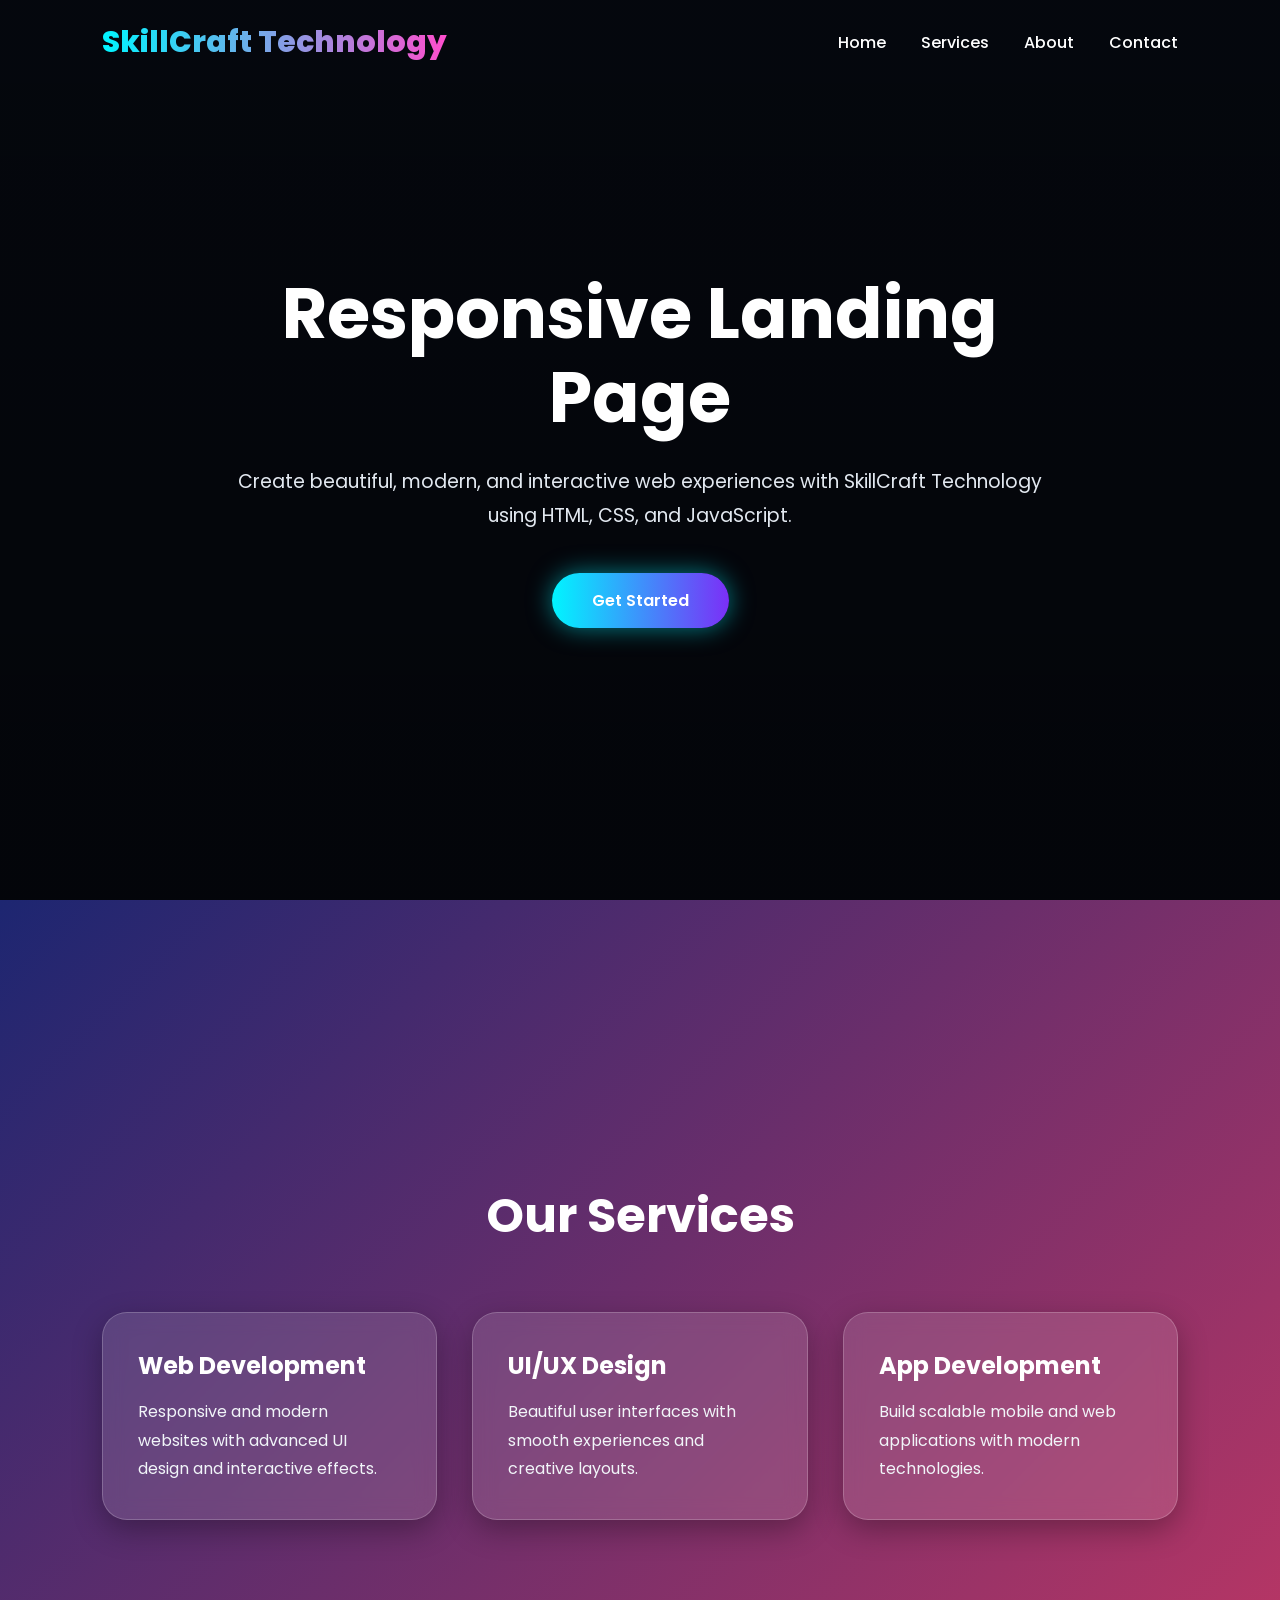
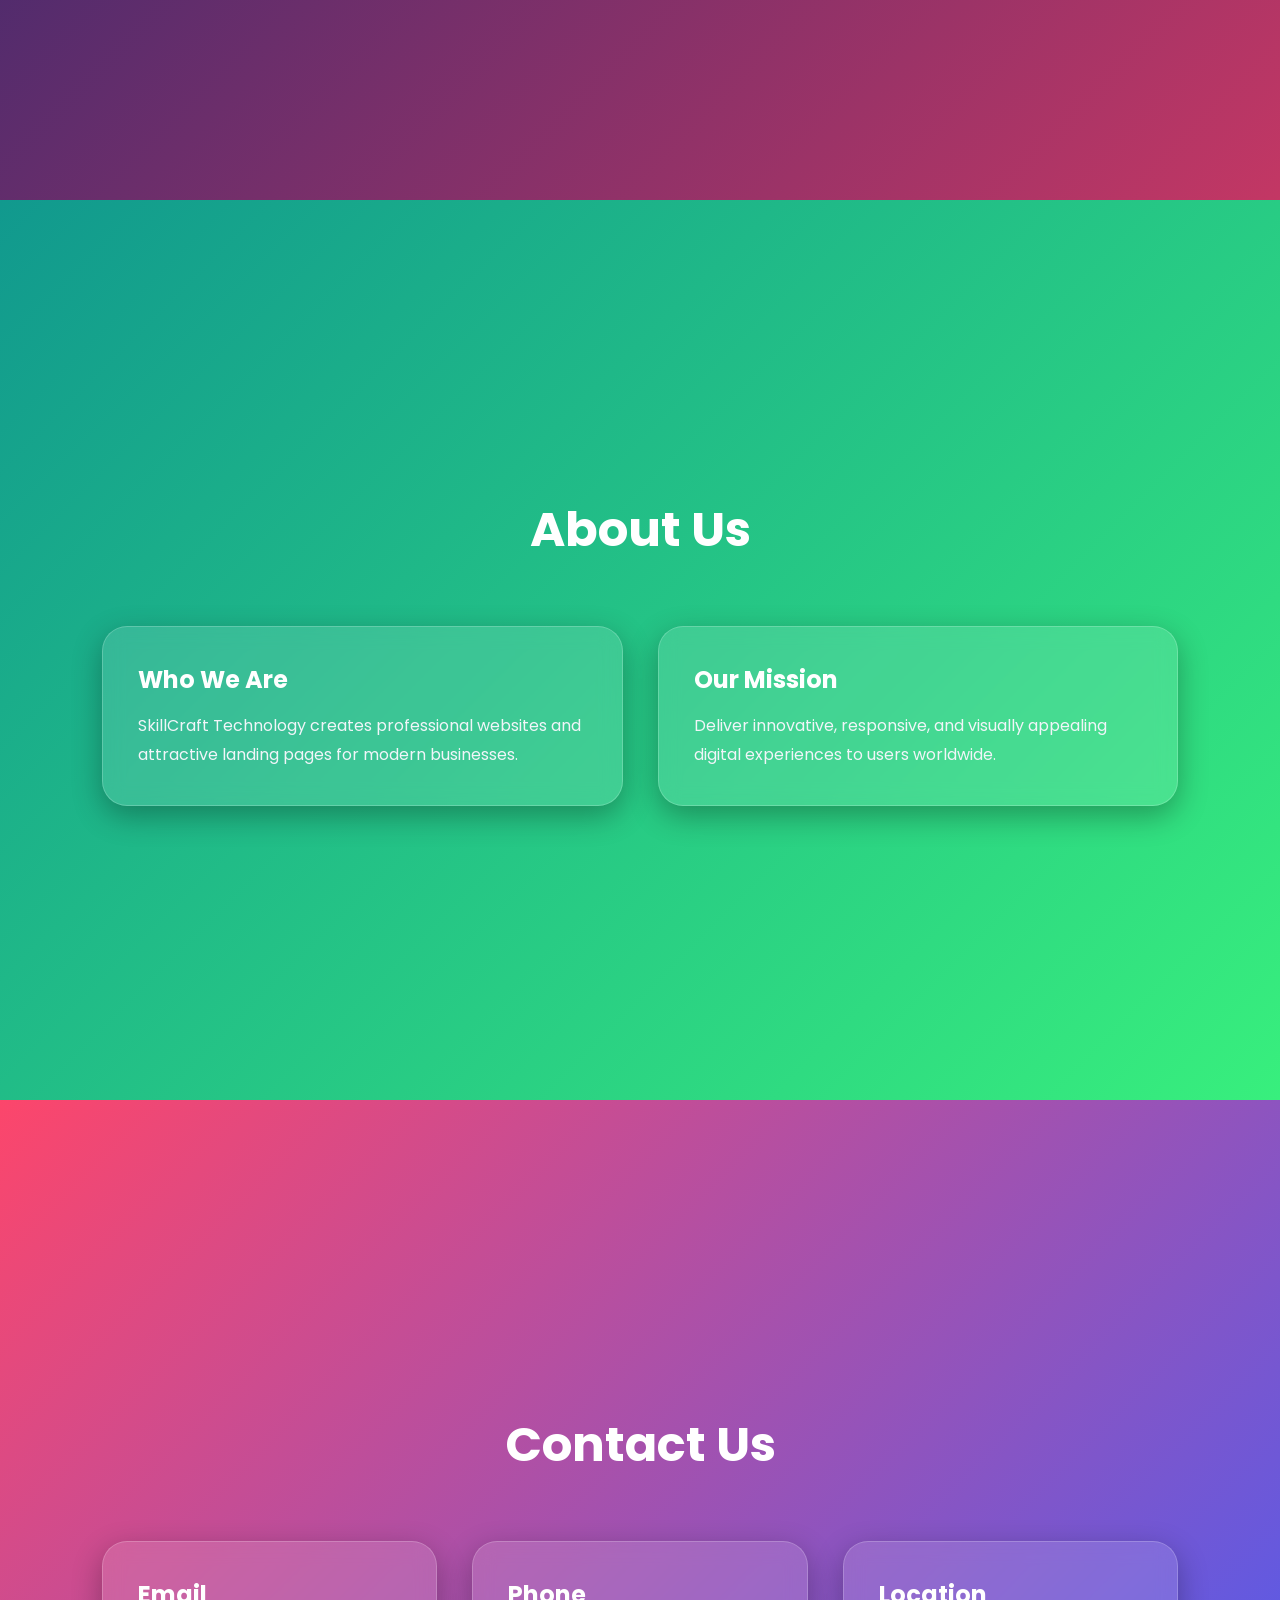
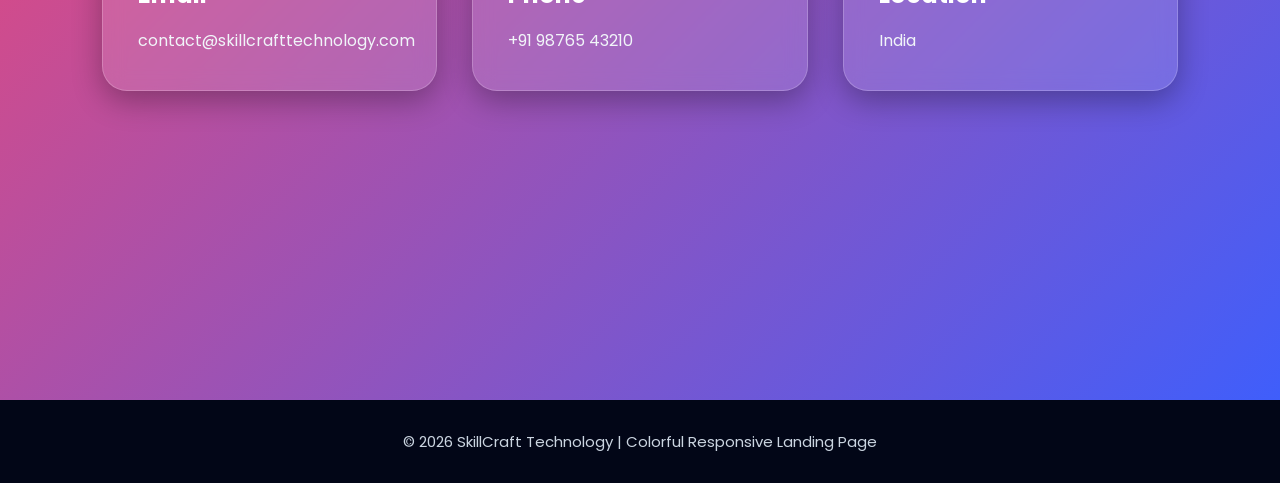
==== Task-1.html @ 182d1245 "Task 1 completed" ====
<!DOCTYPE html>
<html lang="en">
<head>
  <meta charset="UTF-8" />
  <meta name="viewport" content="width=device-width, initial-scale=1.0"/>
  <title>SkillCraft Technology - Colorful Landing Page</title>

  <!-- Google Font -->
  <link href="https://fonts.googleapis.com/css2?family=Poppins:wght@300;400;500;600;700;800&display=swap" rel="stylesheet">

  <style>

    *{
      margin:0;
      padding:0;
      box-sizing:border-box;
      font-family:'Poppins',sans-serif;
      scroll-behavior:smooth;
    }

    body{
      color:white;
      overflow-x:hidden;
      background:#0b1120;
    }

    /* ================= NAVBAR ================= */

    header{
      width:100%;
      position:fixed;
      top:0;
      left:0;
      z-index:1000;
      transition:0.4s ease;
    }

    header.scrolled{
      background:rgba(0,0,0,0.6);
      backdrop-filter:blur(12px);
      box-shadow:0 8px 25px rgba(0,0,0,0.4);
    }

    nav{
      display:flex;
      justify-content:space-between;
      align-items:center;
      padding:20px 8%;
    }

    .logo{
      font-size:30px;
      font-weight:800;
      background:linear-gradient(to right,#00f5ff,#ff4ecd);
      -webkit-background-clip:text;
      -webkit-text-fill-color:transparent;
    }

    .logo span{
      color:white;
    }

    .nav-links{
      display:flex;
      gap:35px;
      list-style:none;
    }

    .nav-links a{
      text-decoration:none;
      color:white;
      font-weight:500;
      position:relative;
      transition:0.4s;
    }

    .nav-links a::after{
      content:'';
      position:absolute;
      left:0;
      bottom:-6px;
      width:0%;
      height:3px;
      border-radius:10px;
      background:linear-gradient(to right,#00f5ff,#ff4ecd);
      transition:0.4s;
    }

    .nav-links a:hover{
      color:#00f5ff;
    }

    .nav-links a:hover::after{
      width:100%;
    }

    /* ================= COMMON SECTION STYLE ================= */

    section{
      min-height:100vh;
      padding:120px 8%;
      display:flex;
      flex-direction:column;
      justify-content:center;
      position:relative;
      overflow:hidden;
    }

    .section-title{
      text-align:center;
      font-size:48px;
      margin-bottom:60px;
      font-weight:700;
    }

    .cards{
      display:grid;
      grid-template-columns:repeat(auto-fit,minmax(280px,1fr));
      gap:35px;
    }

    .card{
      background:rgba(255,255,255,0.12);
      border:1px solid rgba(255,255,255,0.2);
      backdrop-filter:blur(10px);
      padding:35px;
      border-radius:25px;
      transition:0.5s;
      box-shadow:0 10px 30px rgba(0,0,0,0.3);
    }

    .card:hover{
      transform:translateY(-12px) scale(1.03);
      box-shadow:0 20px 40px rgba(0,0,0,0.5);
    }

    .card h3{
      margin-bottom:15px;
      font-size:24px;
    }

    .card p{
      line-height:1.8;
      color:#f1f5f9;
    }

    

    #home{
      background:
      linear-gradient(rgba(0,0,0,0.6),rgba(0,0,0,0.7)),
      url('https://images.unsplash.com/photo-1498050108023-c5249f4df085?q=80&w=1400&auto=format&fit=crop');
      center/cover no-repeat;
      text-align:center;
      align-items:center;
    }

    .hero-content{
      max-width:850px;
      animation:fadeIn 1.5s ease;
    }

    .hero-content h1{
      font-size:70px;
      line-height:1.2;
      margin-bottom:25px;
    }

    .hero-content h1 span{
      background:linear-gradient(to right,#00f5ff,#ff4ecd);
      -webkit-background-clip:text;
      -webkit-text-fill-color:transparent;
    }

    .hero-content p{
      font-size:19px;
      line-height:1.8;
      margin-bottom:40px;
      color:#e2e8f0;
    }

    .btn{
      display:inline-block;
      padding:15px 40px;
      border-radius:50px;
      text-decoration:none;
      font-weight:600;
      color:white;
      background:linear-gradient(to right,#00f5ff,#7b2ff7);
      transition:0.4s;
      box-shadow:0 0 25px rgba(0,245,255,0.5);
    }

    .btn:hover{
      transform:translateY(-6px) scale(1.05);
      box-shadow:0 0 35px rgba(0,245,255,0.9);
    }

    

    #services{
      background:linear-gradient(135deg,#1d2671,#c33764);
    }

    #services .section-title{
      color:#fff;
    }

    

    #about{
      background:linear-gradient(135deg,#11998e,#38ef7d);
    }

    #about .section-title{
      color:#ffffff;
    }

    

    #contact{
      background:linear-gradient(135deg,#fc466b,#3f5efb);
    }

    #contact .section-title{
      color:#ffffff;
    }

    

    footer{
      background:#020617;
      text-align:center;
      padding:30px;
      color:#cbd5e1;
      font-size:15px;
    }

    @keyframes fadeIn{
      from{
        opacity:0;
        transform:translateY(40px);
      }
      to{
        opacity:1;
        transform:translateY(0);
      }
    }

    

    @media(max-width:900px){

      .hero-content h1{
        font-size:52px;
      }

      nav{
        flex-direction:column;
        gap:18px;
      }

    }

    @media(max-width:768px){

      .hero-content h1{
        font-size:38px;
      }

      .hero-content p{
        font-size:16px;
      }

      .section-title{
        font-size:36px;
      }

      .nav-links{
        flex-wrap:wrap;
        justify-content:center;
        gap:18px;
      }

    }

  </style>
</head>

<body>

  

  <header id="header">

    <nav>

      <div class="logo">
        SkillCraft <span>Technology</span>
      </div>

      <ul class="nav-links">
        <li><a href="#home">Home</a></li>
        <li><a href="#services">Services</a></li>
        <li><a href="#about">About</a></li>
        <li><a href="#contact">Contact</a></li>
      </ul>

    </nav>

  </header>

  

  <section id="home">

    <div class="hero-content">

      <h1>
         Responsive Landing Page
      </h1>

      <p>
        Create beautiful, modern, and interactive web experiences with
        SkillCraft Technology using HTML, CSS, and JavaScript.
      </p>

      <a href="#" class="btn">Get Started</a>

    </div>

  </section>

  

  <section id="services">

    <h2 class="section-title">Our Services</h2>

    <div class="cards">

      <div class="card">
        <h3>Web Development</h3>
        <p>
          Responsive and modern websites with advanced UI design
          and interactive effects.
        </p>
      </div>

      <div class="card">
        <h3>UI/UX Design</h3>
        <p>
          Beautiful user interfaces with smooth experiences and
          creative layouts.
        </p>
      </div>

      <div class="card">
        <h3>App Development</h3>
        <p>
          Build scalable mobile and web applications with modern
          technologies.
        </p>
      </div>

    </div>

  </section>

  

  <section id="about">

    <h2 class="section-title">About Us</h2>

    <div class="cards">

      <div class="card">
        <h3>Who We Are</h3>
        <p>
          SkillCraft Technology creates professional websites and
          attractive landing pages for modern businesses.
        </p>
      </div>

      <div class="card">
        <h3>Our Mission</h3>
        <p>
          Deliver innovative, responsive, and visually appealing
          digital experiences to users worldwide.
        </p>
      </div>

    </div>

  </section>



  <section id="contact">

    <h2 class="section-title">Contact Us</h2>

    <div class="cards">

      <div class="card">
        <h3>Email</h3>
        <p>contact@skillcrafttechnology.com</p>
      </div>

      <div class="card">
        <h3>Phone</h3>
        <p>+91 98765 43210</p>
      </div>

      <div class="card">
        <h3>Location</h3>
        <p>India</p>
      </div>

    </div>

  </section>

  

  <footer>
    © 2026 SkillCraft Technology | Colorful Responsive Landing Page
  </footer>

  

  <script>

    // Navbar Background Change on Scroll

    const header = document.getElementById("header");

    window.addEventListener("scroll", () => {

      if(window.scrollY > 50){
        header.classList.add("scrolled");
      }
      else{
        header.classList.remove("scrolled");
      }

    });

  </script>

</body>
</html>
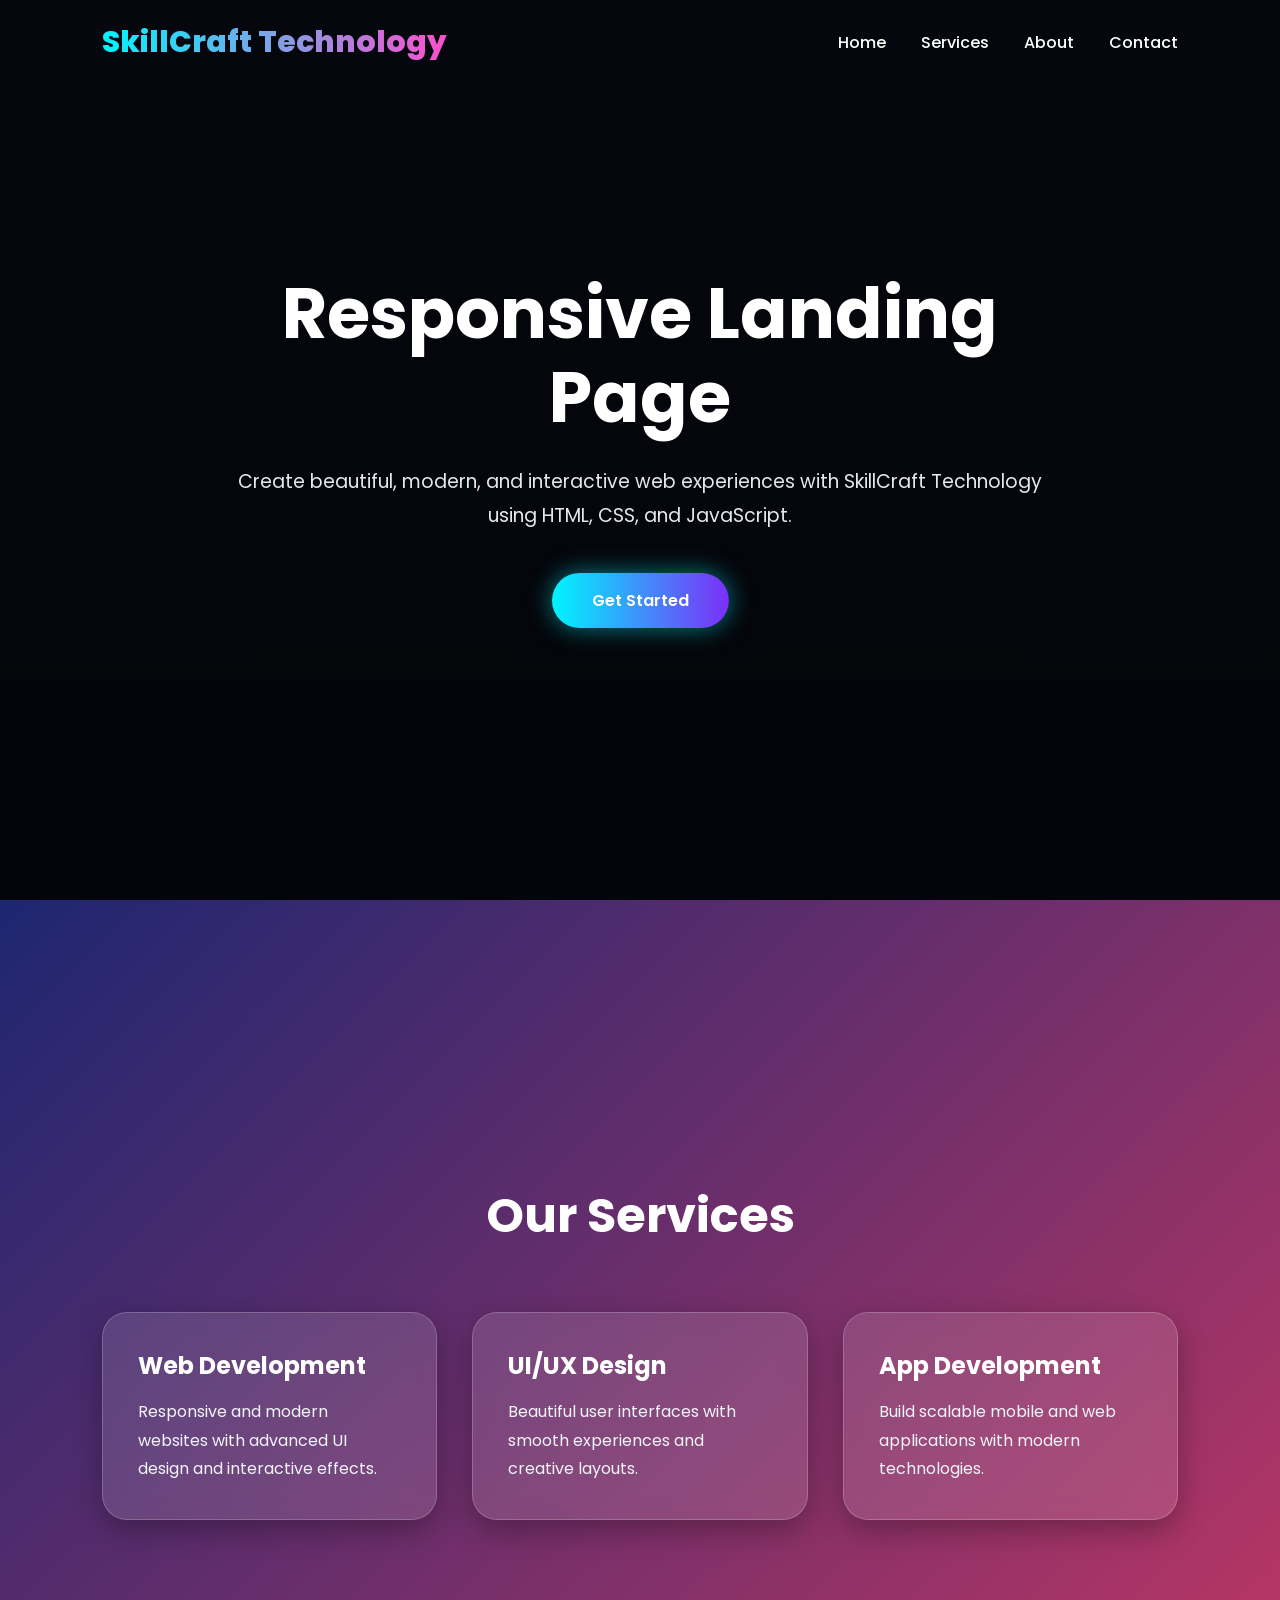
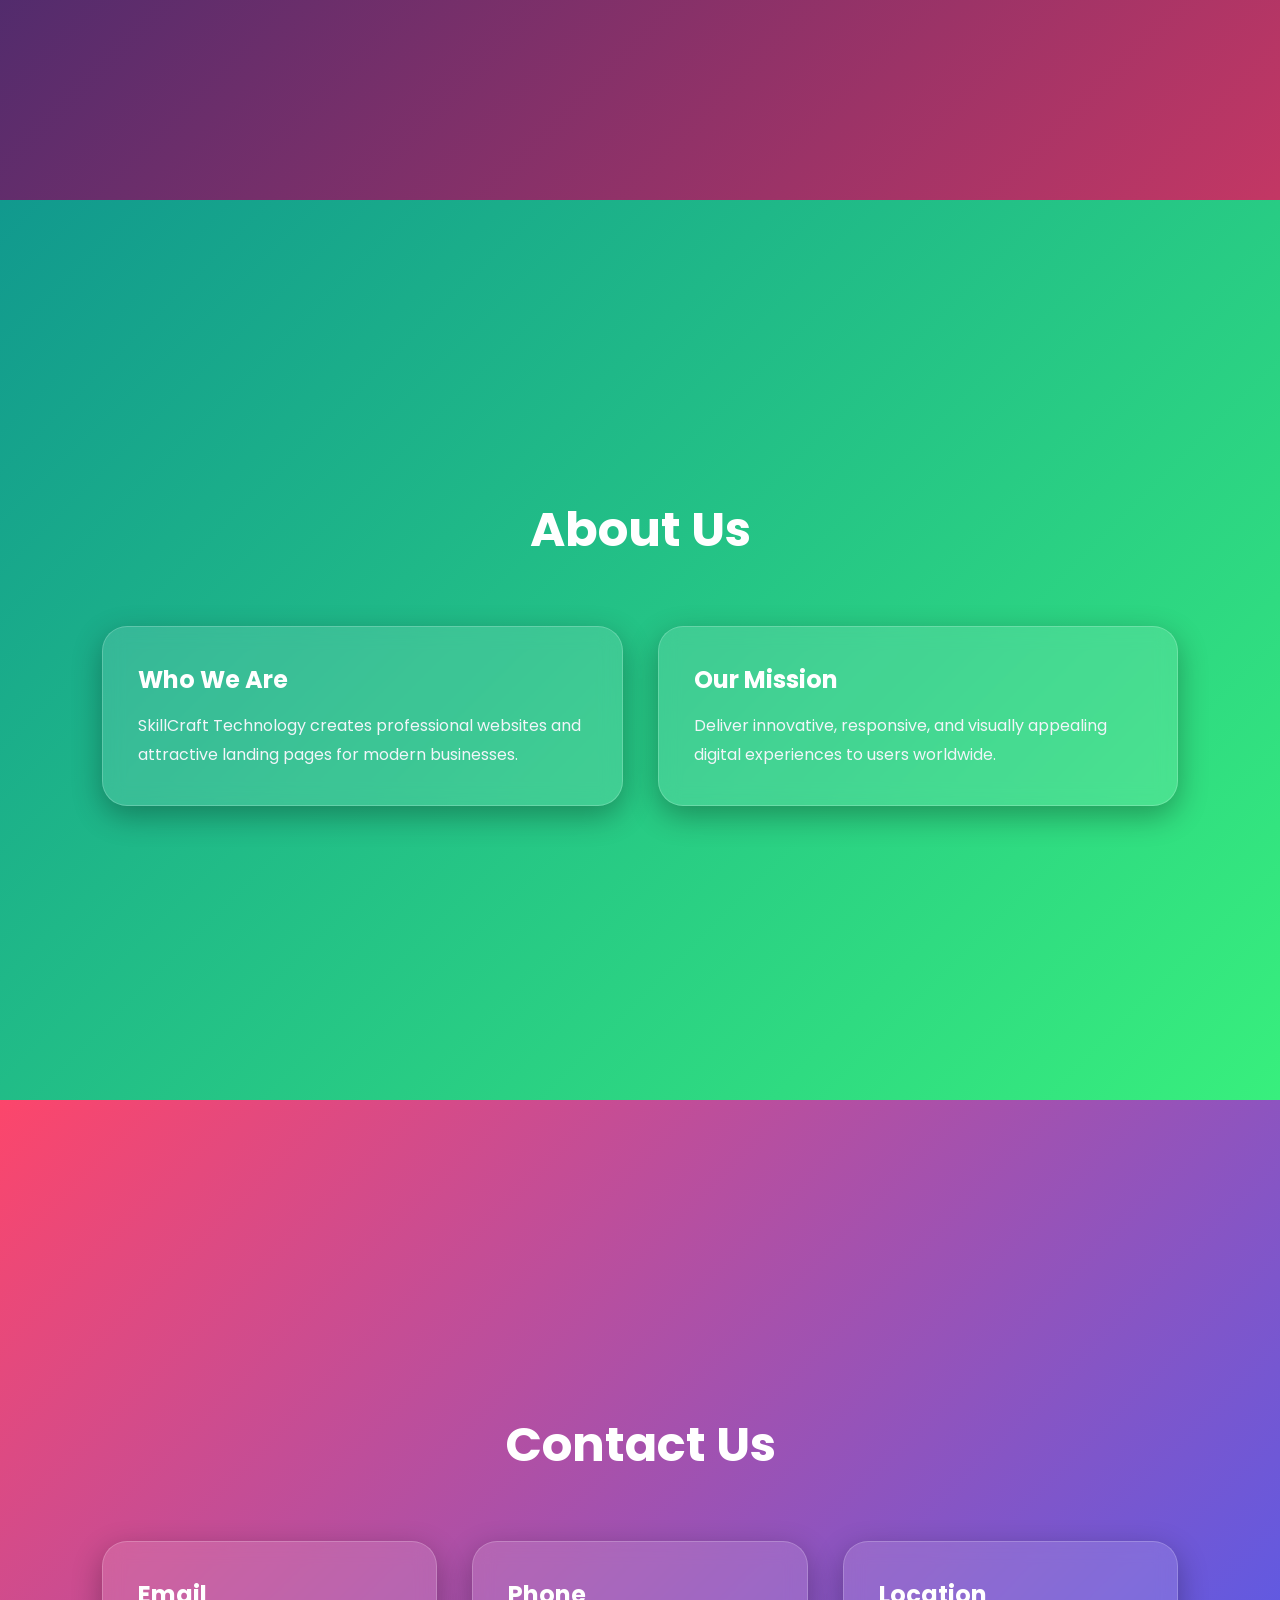
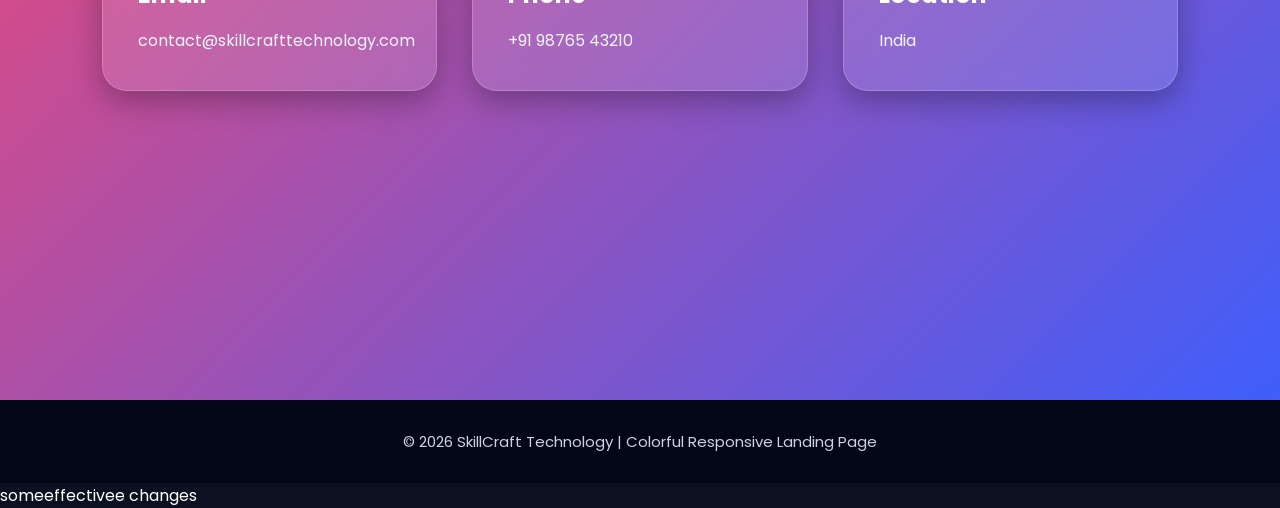
==== commit d85ea0cb: "Task 1 Completed" ====
--- a/Task-1.html
+++ b/Task-1.html
@@ -450,4 +450,6 @@
   </script>
 
 </body>
-</html>+</html>
+
+someeffectivee changes
